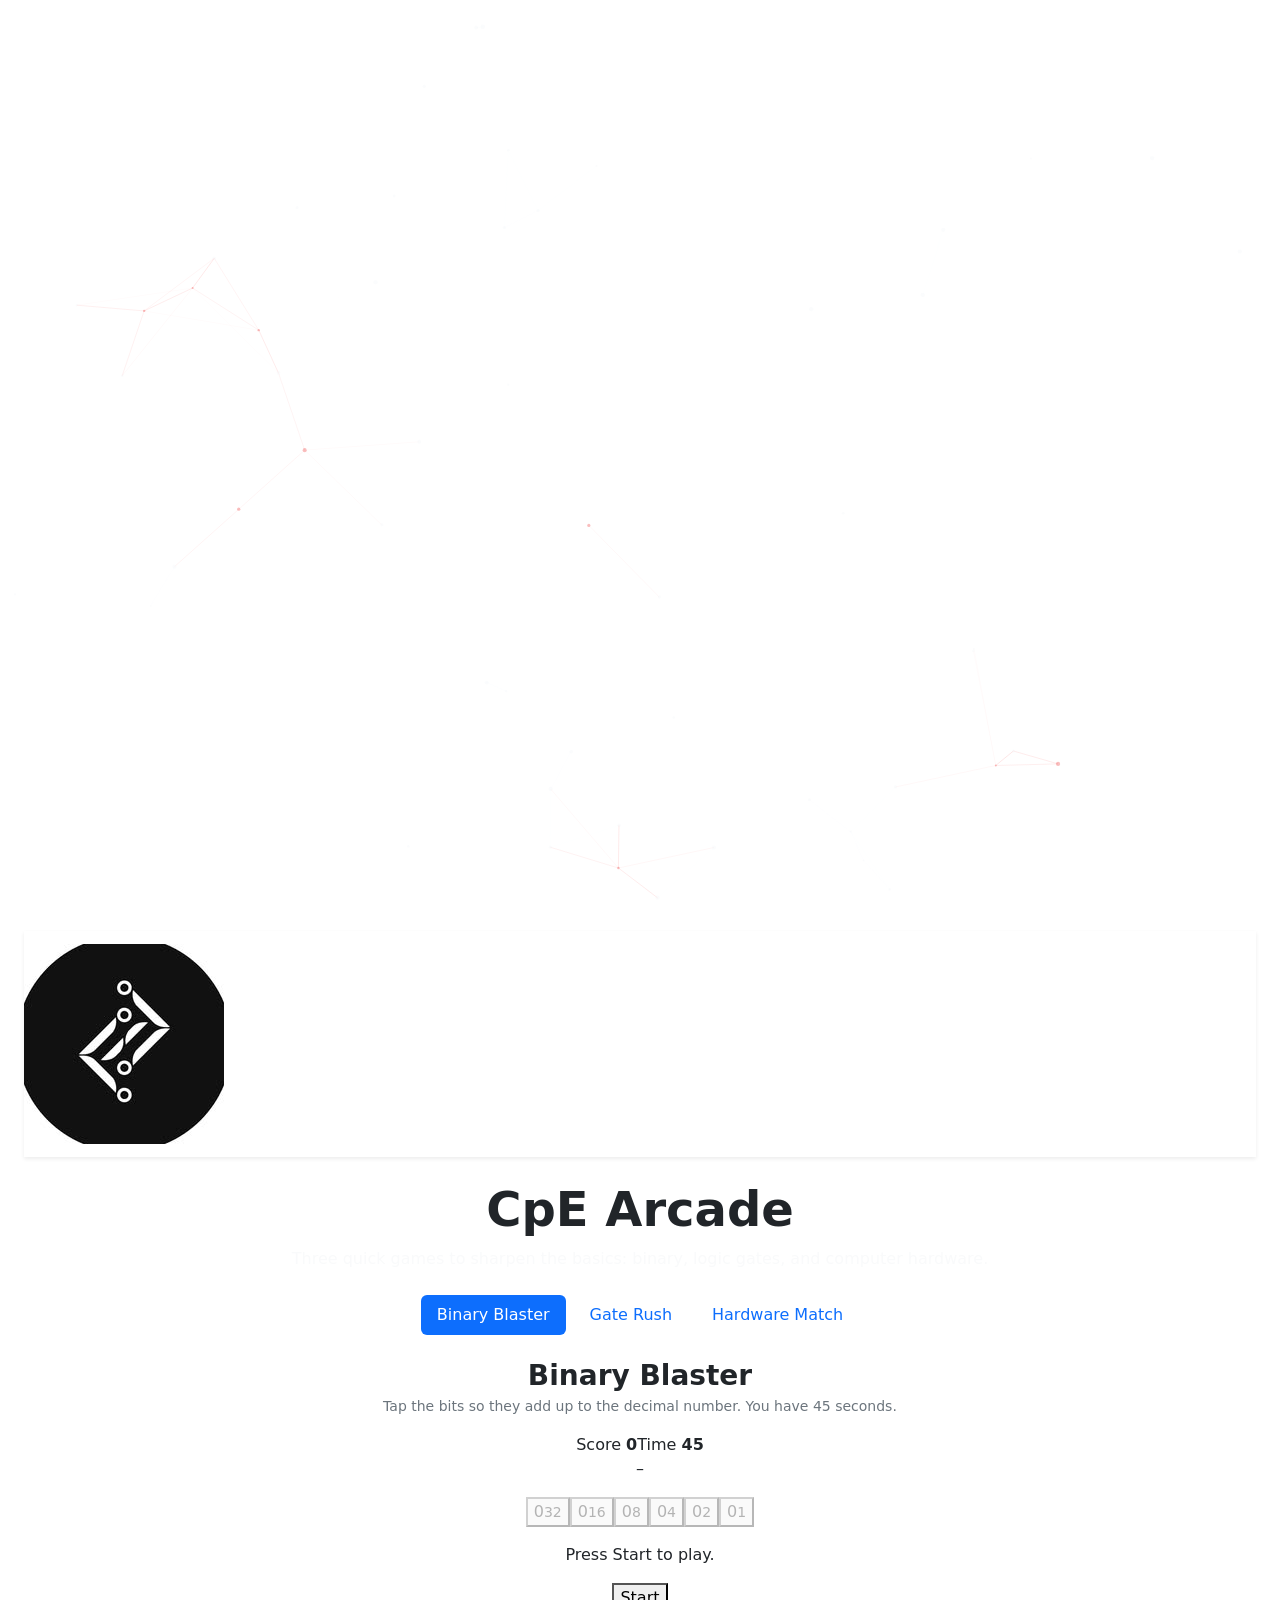
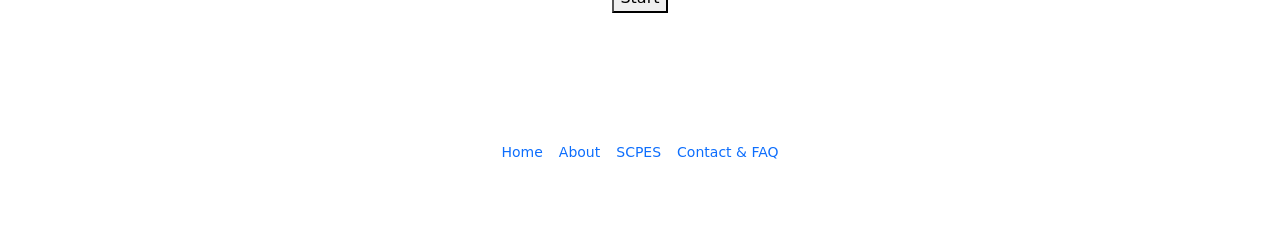
==== arcade.html @ d989e670 "Committed by Felix" ====
<!DOCTYPE html>
<html lang="en">
<head>
<meta charset="utf-8">
<meta name="viewport" content="width=device-width, initial-scale=1">
<title>BS Computer Engineering | Arcade</title>
<link rel="preconnect" href="https://fonts.googleapis.com">
<link rel="preconnect" href="https://fonts.gstatic.com" crossorigin>
<link href="https://fonts.googleapis.com/css2?family=Plus+Jakarta+Sans:wght@400;500;600;700&family=Space+Grotesk:wght@600;700&display=swap" rel="stylesheet">
<link href="https://cdn.jsdelivr.net/npm/bootstrap@5.0.2/dist/css/bootstrap.min.css" rel="stylesheet">
<link rel="stylesheet" href="https://cdn.jsdelivr.net/npm/bootstrap-icons@1.11.3/font/bootstrap-icons.min.css">
<script src="https://cdn.jsdelivr.net/npm/bootstrap@5.0.2/dist/js/bootstrap.bundle.min.js"></script>
<link rel="stylesheet" href="style.css">
<link rel="stylesheet" href="arcade.css">
</head>
<body>
<canvas id="circuit"></canvas>
<div class="container-fluid px-4 my-4">

<nav class="navbar navbar-expand-lg navbar-dark custom-navbar shadow-sm mb-4">
  <div class="container-fluid px-0">
    <a href="index.html" class="navbar-brand d-flex align-items-center gap-2">
      <div class="logo-box me-1"><img src="assets/cpeimg.jpg" alt="CpE Logo" class="logo-img"></div>
      <span class="text-white">Computer Engineering</span>
    </a>
    <button type="button" class="navbar-toggler" data-bs-toggle="collapse" data-bs-target="#navbarCollapse"><span class="navbar-toggler-icon"></span></button>
    <div class="collapse navbar-collapse" id="navbarCollapse">
      <div class="navbar-nav ms-auto fw-medium align-items-lg-center">
        <a href="index.html" class="nav-item nav-link">Home</a>
        <a href="what-is-cpe.html" class="nav-item nav-link">What is CpE?</a>
        <a href="cpe-at-ue.html" class="nav-item nav-link">CPE at UE</a>
        <a href="specializations.html" class="nav-item nav-link">Specializations</a>
        <a href="opportunities.html" class="nav-item nav-link">Careers</a>
        <a href="faculty.html" class="nav-item nav-link">Faculty</a>
        <a href="scpes.html" class="nav-item nav-link">SCPES Organization</a>
        <a href="contact.html" class="nav-item nav-link">FAQ & Contact</a>
        <a href="arcade.html" class="nav-item nav-link nav-arcade active"><i class="bi bi-controller me-1"></i>Arcade</a>
      </div>
    </div>
  </div>
</nav>

<div class="text-center mb-4">
  <h1 class="fw-bold display-5 hero-gradient-text mb-2">CpE Arcade</h1>
  <p class="text-light opacity-75 col-md-7 mx-auto">Three quick games to sharpen the basics: binary, logic gates, and computer hardware.</p>
</div>

<ul class="nav nav-pills game-tabs justify-content-center gap-2 mb-4" role="tablist">
  <li class="nav-item"><button class="nav-link active" data-bs-toggle="pill" data-bs-target="#g1" type="button">Binary Blaster</button></li>
  <li class="nav-item"><button class="nav-link" data-bs-toggle="pill" data-bs-target="#g2" type="button">Gate Rush</button></li>
  <li class="nav-item"><button class="nav-link" data-bs-toggle="pill" data-bs-target="#g3" type="button">Hardware Match</button></li>
</ul>

<div class="tab-content col-lg-8 mx-auto">

<!-- GAME 1 -->
<div class="tab-pane fade show active" id="g1">
 <div class="apple-card text-center">
  <h3 class="fw-bold mb-1">Binary Blaster</h3>
  <p class="text-secondary small">Tap the bits so they add up to the decimal number. You have 45 seconds.</p>
  <div class="hud"><span>Score <b id="b-score">0</b></span><span>Time <b id="b-time">45</b></span></div>
  <div class="target mb-3" id="b-target">–</div>
  <div class="bits mb-3" id="b-bits"></div>
  <div class="msg mb-3" id="b-msg">Press Start to play.</div>
  <button class="btn-apple" id="b-start">Start</button>
 </div>
</div>

<!-- GAME 2 -->
<div class="tab-pane fade" id="g2">
 <div class="apple-card text-center">
  <h3 class="fw-bold mb-1">Gate Rush</h3>
  <p class="text-secondary small">Work out the output of each logic gate. 10 rounds, streaks earn bonus points.</p>
  <div class="hud"><span>Score <b id="l-score">0</b></span><span>Streak <b id="l-streak">0</b></span><span>Round <b id="l-round">0</b>/10</span></div>
  <div class="gate mb-2" id="l-gate">A ? B</div>
  <div class="choices"><button class="btn-apple" data-ans="0">0</button><button class="btn-apple" data-ans="1">1</button></div>
  <div class="msg mt-3 mb-3" id="l-msg">Press Start to play.</div>
  <button class="btn-apple" id="l-start">Start</button>
 </div>
</div>

<!-- GAME 3 -->
<div class="tab-pane fade" id="g3">
 <div class="apple-card text-center">
  <h3 class="fw-bold mb-1">Hardware Match</h3>
  <p class="text-secondary small">Flip two cards to match each component with what it does.</p>
  <div class="hud"><span>Moves <b id="m-moves">0</b></span><span>Pairs <b id="m-pairs">0</b>/6</span></div>
  <div class="mem-grid mb-3" id="m-grid"></div>
  <div class="msg mb-3" id="m-msg"></div>
  <button class="btn-apple" id="m-start">New game</button>
 </div>
</div>

</div>

<footer class="footer-crimson text-white rounded-3 py-4 mt-5">
  <div class="container text-center">
    <p class="fw-bold mb-1">BS Computer Engineering — University of the East Manila</p>
    <p class="small mb-2" style="color:rgba(255,255,255,.8)">College of Engineering | Department of Computer Engineering</p>
    <div class="d-flex justify-content-center gap-3 small mb-2">
      <a href="index.html" class="text-decoration-none">Home</a>
      <a href="what-is-cpe.html" class="text-decoration-none">About</a>
      <a href="scpes.html" class="text-decoration-none">SCPES</a>
      <a href="contact.html" class="text-decoration-none">Contact & FAQ</a>
    </div>
    <p class="mb-0" style="font-size:.8rem;color:rgba(255,255,255,.7)">&copy; UE Computer Engineering. All rights reserved.</p>
  </div>
</footer>
</div>

<script>
const $=id=>document.getElementById(id), rnd=n=>Math.floor(Math.random()*n);

/* ---------- Game 1: Binary Blaster ---------- */
(()=>{
  let score=0,time=45,timer=null,target=0,bits=[0,0,0,0,0,0];
  const box=$('b-bits');
  box.innerHTML=[32,16,8,4,2,1].map((v,i)=>`<button class="bit" data-i="${i}" aria-label="Bit worth ${v}" disabled>0<small>${v}</small></button>`).join('');
  const val=()=>bits.reduce((s,b,i)=>s+b*[32,16,8,4,2,1][i],0);
  const draw=()=>box.querySelectorAll('.bit').forEach((el,i)=>{el.classList.toggle('on',!!bits[i]);el.firstChild.nodeValue=bits[i]});
  function next(){bits=[0,0,0,0,0,0];target=1+rnd(63);$('b-target').textContent=target;draw()}
  function end(){clearInterval(timer);box.querySelectorAll('.bit').forEach(b=>b.disabled=true);$('b-target').textContent='–';$('b-msg').innerHTML=`Time's up! Final score: <b>${score}</b>`;$('b-start').textContent='Play again'}
  $('b-start').onclick=()=>{score=0;time=45;$('b-score').textContent=0;$('b-time').textContent=time;$('b-msg').textContent='';box.querySelectorAll('.bit').forEach(b=>b.disabled=false);next();clearInterval(timer);
    timer=setInterval(()=>{$('b-time').textContent=--time;if(time<=0)end()},1000)};
  box.onclick=e=>{const b=e.target.closest('.bit');if(!b||b.disabled)return;const i=+b.dataset.i;bits[i]^=1;draw();
    if(val()===target){score+=10;$('b-score').textContent=score;$('b-msg').innerHTML='<span class="ok">Correct! +10</span>';next()}};
})();

/* ---------- Game 2: Gate Rush ---------- */
(()=>{
  const gates={AND:(a,b)=>a&b,OR:(a,b)=>a|b,XOR:(a,b)=>a^b,NAND:(a,b)=>+!(a&b),NOR:(a,b)=>+!(a|b),XNOR:(a,b)=>+!(a^b)};
  let score,streak,round,ans,live=false;
  const btns=document.querySelectorAll('#g2 [data-ans]');
  function next(){
    if(round===10){live=false;$('l-gate').textContent='A ? B';$('l-msg').innerHTML=`Done! Final score: <b>${score}</b>`;$('l-start').textContent='Play again';return}
    round++;$('l-round').textContent=round;
    const n=Object.keys(gates)[rnd(6)],a=rnd(2),b=rnd(2);ans=gates[n](a,b);
    $('l-gate').innerHTML=`${a} <span class="op">${n}</span> ${b}`;
  }
  $('l-start').onclick=()=>{score=0;streak=0;round=0;live=true;$('l-score').textContent=0;$('l-streak').textContent=0;$('l-msg').textContent='';next()};
  btns.forEach(b=>b.onclick=()=>{if(!live)return;
    if(+b.dataset.ans===ans){streak++;score+=10+Math.min(streak-1,5)*2;$('l-msg').innerHTML='<span class="ok">Correct!</span>'}
    else{streak=0;$('l-msg').innerHTML=`<span class="bad">Wrong. The answer was ${ans}.</span>`}
    $('l-score').textContent=score;$('l-streak').textContent=streak;next()});
})();

/* ---------- Game 3: Hardware Match ---------- */
(()=>{
  const pairs=[['CPU','Runs program instructions'],['RAM','Fast, temporary memory'],['ROM','Permanent firmware storage'],['ALU','Does math and logic'],['GPU','Parallel graphics processing'],['ADC','Analog to digital converter']];
  let first=null,lock=false,moves,found;
  function build(){
    moves=0;found=0;first=null;lock=false;$('m-moves').textContent=0;$('m-pairs').textContent=0;$('m-msg').textContent='';
    const deck=pairs.flatMap((p,i)=>[{id:i,t:p[0]},{id:i,t:p[1]}]).sort(()=>Math.random()-.5);
    $('m-grid').innerHTML=deck.map((c,k)=>`<button class="mem-card down" data-id="${c.id}" data-t="${c.t}" aria-label="Hidden card ${k+1}">?</button>`).join('');
  }
  $('m-grid').onclick=e=>{
    const c=e.target.closest('.mem-card');if(!c||lock||!c.classList.contains('down'))return;
    c.classList.remove('down');c.textContent=c.dataset.t;
    if(!first){first=c;return}
    moves++;$('m-moves').textContent=moves;
    if(first.dataset.id===c.dataset.id){first.classList.add('matched');c.classList.add('matched');first=null;$('m-pairs').textContent=++found;
      if(found===6)$('m-msg').innerHTML=`<span class="ok">All matched in ${moves} moves!</span>`}
    else{lock=true;const a=first;first=null;setTimeout(()=>{[a,c].forEach(x=>{x.classList.add('down');x.textContent='?'});lock=false},900)}
  };
  $('m-start').onclick=build;build();
})();
</script>
<script src="circuit.js"></script>
</body>
</html>
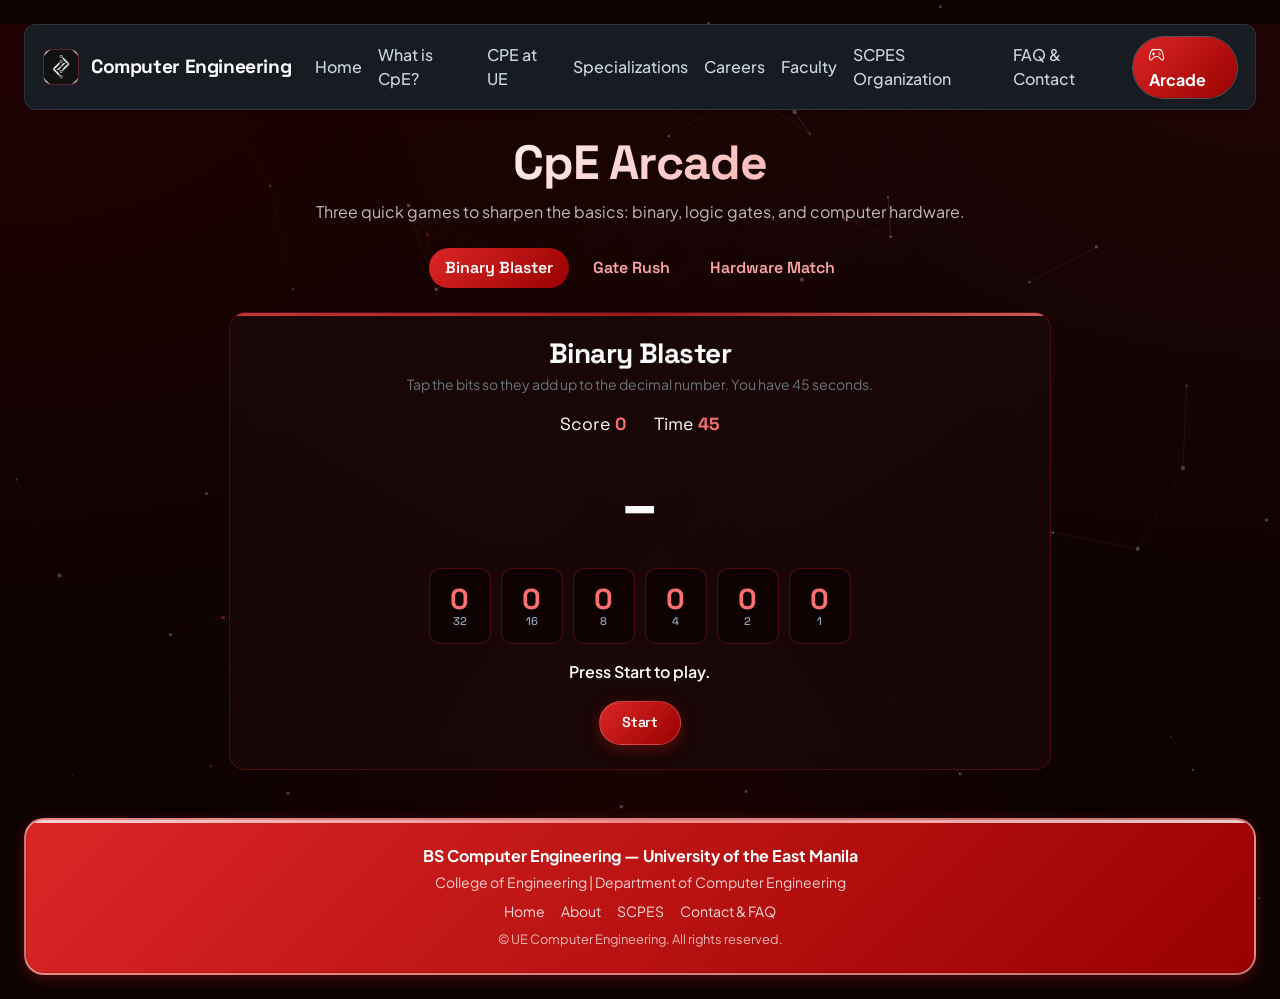
==== commit b52e9624: "Co-authored-by: felixadriano1306 <felixadriano1306@users.noreply.github.com>" ====
--- a/arcade.html
+++ b/arcade.html
@@ -10,8 +10,154 @@
 <link href="https://cdn.jsdelivr.net/npm/bootstrap@5.0.2/dist/css/bootstrap.min.css" rel="stylesheet">
 <link rel="stylesheet" href="https://cdn.jsdelivr.net/npm/bootstrap-icons@1.11.3/font/bootstrap-icons.min.css">
 <script src="https://cdn.jsdelivr.net/npm/bootstrap@5.0.2/dist/js/bootstrap.bundle.min.js"></script>
-<link rel="stylesheet" href="style.css">
-<link rel="stylesheet" href="arcade.css">
+<style>
+/* ============================================================
+   BASE THEME (copied from style.css so this page works on its own)
+   ============================================================ */
+:root{--bg-main:#090d16;--border-card:rgba(255,255,255,.08);--ue-red:#dc2626;--cyber-cyan:#f87171;--cyber-blue:#990000;--logic-green:#10b981;--text-primary:#f8fafc;--text-secondary:#94a3b8}
+html{background:#090d16}
+body{font-family:'Plus Jakarta Sans',sans-serif;background-color:var(--bg-main);
+background-image:radial-gradient(at 0% 0%,rgba(220,38,38,.15) 0,transparent 50%),radial-gradient(at 100% 0%,rgba(220,38,38,.2) 0,transparent 50%),radial-gradient(at 50% 100%,rgba(15,23,42,.8) 0,transparent 50%),repeating-linear-gradient(0deg,rgba(255,255,255,.012) 0,rgba(255,255,255,.012) 1px,transparent 1px,transparent 24px),repeating-linear-gradient(90deg,rgba(255,255,255,.012) 0,rgba(255,255,255,.012) 1px,transparent 1px,transparent 24px);
+background-attachment:fixed;color:var(--text-primary);min-height:100vh;position:relative;overflow-x:hidden}
+.container-fluid,nav,footer{position:relative;z-index:1}
+h1,h2,h3,h4,h5,h6,.navbar-brand,.btn-apple{font-family:'Space Grotesk',sans-serif;letter-spacing:-.02em}
+.hero-gradient-text{background:linear-gradient(135deg,#fff 20%,#f87171 60%,#ef4444 100%);-webkit-background-clip:text;-webkit-text-fill-color:transparent}
+.custom-navbar{background-color:rgba(15,23,42,.85)!important;backdrop-filter:blur(12px);border:1px solid rgba(255,255,255,.1)!important;border-radius:12px!important;padding:10px 18px!important}
+.custom-navbar .navbar-brand{font-size:1.2rem;font-weight:700;color:#fff!important}
+.custom-navbar .logo-box{width:36px;height:36px;border-radius:8px;overflow:hidden;background:#0b1120;border:1px solid rgba(239,68,68,.3);display:inline-flex;align-items:center;justify-content:center;flex-shrink:0}
+.custom-navbar .logo-img{width:100%;height:100%;object-fit:cover;transform:scale(1.1)}
+.custom-navbar .navbar-toggler{border:1px solid rgba(255,255,255,.15)!important;border-radius:8px;padding:6px 10px}
+.custom-navbar .navbar-toggler-icon{background-image:url("data:image/svg+xml,%3csvg xmlns='http://www.w3.org/2000/svg' viewBox='0 0 30 30'%3e%3cpath stroke='rgba%28255, 255, 255, 0.75%29' stroke-linecap='round' stroke-miterlimit='10' stroke-width='2' d='M4 7h22M4 15h22M4 23h22'/%3e%3c/svg%3e")!important}
+.nav-link{color:#cbd5e1!important;transition:color .2s}
+.nav-link:hover{color:var(--cyber-cyan)!important}
+.nav-link.active{color:#f87171!important;font-weight:700;position:relative}
+.nav-link.active::after{content:'';position:absolute;bottom:2px;left:8px;right:8px;height:2px;background:var(--cyber-cyan);border-radius:2px}
+.apple-card{background:rgba(15,23,42,.75);backdrop-filter:blur(10px);border-radius:16px;border:1px solid var(--border-card);padding:24px;position:relative;overflow:hidden}
+.apple-card::after{content:"";position:absolute;top:0;left:0;right:0;height:2px;background:linear-gradient(90deg,#ef4444,#f87171,#10b981);opacity:.7}
+.btn-apple{background:linear-gradient(135deg,#dc2626 0%,#990000 100%);color:#fff!important;border-radius:50px;padding:10px 22px;font-weight:600;font-size:.9rem;border:1px solid rgba(255,255,255,.2);display:inline-block;box-shadow:0 4px 15px rgba(220,38,38,.25);transition:all .25s}
+.btn-apple:hover{background:linear-gradient(135deg,#ef4444 0%,#f87171 100%);transform:scale(1.03)}
+
+/* ============================================================
+   Arcade page styles — loads AFTER style.css
+   ============================================================ */
+
+/* --- NAV ARCADE BUTTON (move this block into style.css so every page gets it) --- */
+.custom-navbar .nav-link.nav-arcade {
+    background: linear-gradient(135deg, #dc2626 0%, #990000 100%);
+    color: #ffffff !important;
+    border-radius: 50px;
+    padding: 6px 16px !important;
+    margin-left: 6px;
+    font-weight: 700;
+    box-shadow: 0 0 0 1px rgba(255, 255, 255, 0.25);
+}
+.custom-navbar .nav-link.nav-arcade:hover {
+    background: linear-gradient(135deg, #ef4444 0%, #f87171 100%);
+    color: #ffffff !important;
+}
+.custom-navbar .nav-link.nav-arcade::after { display: none; }
+
+/* --- CIRCUIT CANVAS (used by circuit.js on this page) --- */
+#circuit { position: fixed; inset: 0; z-index: 0; display: block; pointer-events: none; }
+
+/* --- GAME TABS --- */
+.game-tabs .nav-link { border-radius: 980px; font-weight: 600; font-family: 'Space Grotesk', sans-serif; }
+.game-tabs .nav-link.active {
+    background: linear-gradient(135deg, #dc2626 0%, #990000 100%);
+    color: #ffffff !important;
+}
+.game-tabs .nav-link.active::after { display: none; }
+
+/* --- SHARED GAME UI --- */
+.hud { display: flex; justify-content: center; gap: 28px; font-family: 'Space Grotesk', sans-serif; font-size: 1.1rem; margin-bottom: 18px; }
+.hud b { color: var(--cyber-cyan); }
+.msg { min-height: 1.6em; font-weight: 600; }
+.ok { color: var(--logic-green); }
+.bad { color: #f87171; }
+.btn-apple:focus-visible, .bit:focus-visible, .mem-card:focus-visible { outline: 3px solid var(--cyber-cyan); outline-offset: 2px; }
+
+/* --- BINARY BLASTER --- */
+.target { font-family: 'Space Grotesk', sans-serif; font-size: 4rem; font-weight: 700; }
+.bits { display: flex; justify-content: center; gap: 10px; flex-wrap: wrap; }
+.bit {
+    width: 62px; height: 76px; border-radius: 12px;
+    border: 1px solid var(--border-card); background: rgba(2, 6, 23, 0.6); color: var(--cyber-cyan);
+    font-family: 'Space Grotesk', sans-serif; font-size: 1.8rem; font-weight: 700;
+    display: flex; flex-direction: column; align-items: center; justify-content: center;
+    line-height: 1.1; cursor: pointer; transition: all 0.15s;
+}
+.bit small { font-size: 0.7rem; font-weight: 500; color: var(--text-secondary); }
+.bit.on { background: linear-gradient(135deg, #dc2626 0%, #990000 100%); color: #fff; box-shadow: 0 0 14px rgba(239,68,68, 0.5); }
+.bit.on small { color: rgba(255, 255, 255, 0.8); }
+
+/* --- GATE RUSH --- */
+.gate {
+    display: inline-flex; align-items: center; gap: 14px;
+    font-family: 'Space Grotesk', sans-serif; font-size: 2.4rem; font-weight: 700;
+    padding: 18px 28px; border: 1px solid rgba(239,68,68, 0.3); border-radius: 16px; background: rgba(2, 6, 23, 0.5);
+}
+.gate .op { color: var(--cyber-cyan); }
+.choices { display: flex; justify-content: center; gap: 16px; margin-top: 20px; }
+.choices .btn-apple { min-width: 90px; font-size: 1.4rem; }
+
+/* --- HARDWARE MATCH --- */
+.mem-grid { display: grid; grid-template-columns: repeat(4, 1fr); gap: 10px; max-width: 560px; margin: 0 auto; }
+.mem-card {
+    aspect-ratio: 1.2 / 1; border-radius: 12px; border: 1px solid var(--border-card);
+    background: rgba(2, 6, 23, 0.6); color: #fff;
+    display: flex; align-items: center; justify-content: center; text-align: center;
+    padding: 6px; font-size: 0.82rem; font-weight: 600; cursor: pointer;
+}
+.mem-card.down { background: linear-gradient(135deg, #dc2626 0%, #990000 100%); font-size: 1.6rem; }
+.mem-card.matched { background: rgba(16, 185, 129, 0.15); border-color: var(--logic-green); color: #a7f3d0; cursor: default; }
+
+/* --- CRIMSON FOOTER --- */
+.footer-crimson {
+    background: linear-gradient(135deg, #dc2626 0%, #990000 100%);
+    border: 2px solid rgba(255, 255, 255, 0.45);
+    border-radius: 20px !important;
+    box-shadow: 0 4px 15px rgba(220, 38, 38, 0.3), inset 0 0 0 1px rgba(0, 0, 0, 0.15);
+    position: relative; overflow: hidden;
+}
+.footer-crimson::before {
+    content: ""; position: absolute; top: 0; left: 0; right: 0; height: 3px;
+    background: linear-gradient(90deg, #ffffff, #fca5a5, #ffffff); opacity: 0.8;
+}
+.footer-crimson a { color: rgba(255, 255, 255, 0.85); transition: color 0.2s ease; }
+.footer-crimson a:hover { color: #ffffff; text-decoration: underline !important; }
+
+@media (max-width: 576px) {
+    .bit { width: 42px; height: 60px; font-size: 1.3rem; }
+    .mem-grid { grid-template-columns: repeat(3, 1fr); }
+    .target { font-size: 3rem; }
+    .gate { font-size: 1.5rem; padding: 14px 16px; }
+}
+@media (prefers-reduced-motion: reduce) { * { transition: none !important; } }
+
+/* ============================================================
+   CRIMSON THEME OVERRIDES (matches index.html)
+   ============================================================ */
+:root{--cyber-cyan:#f87171;--cyber-blue:#990000;--bg-main:#0c0202}
+html{background:#0c0202}
+body{background-color:#0c0202;
+background-image:radial-gradient(at 0% 0%,rgba(153,0,0,.16) 0,transparent 55%),radial-gradient(at 100% 0%,rgba(220,38,38,.10) 0,transparent 55%),radial-gradient(at 50% 100%,rgba(112,2,2,.14) 0,transparent 55%)}
+.hero-gradient-text{background:linear-gradient(135deg,#fff 30%,#fca5a5 70%,#ef4444 100%);-webkit-background-clip:text;-webkit-text-fill-color:transparent}
+.custom-navbar{background-color:#171b22!important}
+.custom-navbar .logo-box{border-color:rgba(239,68,68,.35)}
+.nav-link:hover,.nav-link.active{color:#ef4444!important}
+.nav-link.active::after{background:#ef4444}
+.apple-card{background:rgba(26,8,8,.85);border-color:rgba(220,38,38,.25)}
+.apple-card::after{height:3px;background:linear-gradient(90deg,#ef4444,#b91c1c,#f87171);opacity:.8}
+.btn-apple{box-shadow:0 4px 15px rgba(220,38,38,.3)}
+.btn-apple:hover{background:linear-gradient(135deg,#ef4444 0%,#b91c1c 100%);box-shadow:0 6px 20px rgba(239,68,68,.45)}
+.bit,.mem-card,.gate{background:rgba(12,2,2,.7);border-color:rgba(220,38,38,.3)}
+.bit.on{box-shadow:0 0 14px rgba(239,68,68,.6)}
+.bit.on,.mem-card.down,.game-tabs .nav-link.active,.custom-navbar .nav-link.nav-arcade{background:linear-gradient(135deg,#dc2626 0%,#990000 100%)}
+.custom-navbar .nav-link.nav-arcade:hover{background:linear-gradient(135deg,#ef4444 0%,#b91c1c 100%)}
+.game-tabs .nav-link:not(.active){color:#fca5a5!important}
+.game-tabs .nav-link.active{color:#fff!important}
+
+</style>
 </head>
 <body>
 <canvas id="circuit"></canvas>
@@ -109,6 +255,7 @@
 </div>
 
 <script>
+(()=>{
 const $=id=>document.getElementById(id), rnd=n=>Math.floor(Math.random()*n);
 
 /* ---------- Game 1: Binary Blaster ---------- */
@@ -164,6 +311,7 @@
   };
   $('m-start').onclick=build;build();
 })();
+})();
 </script>
 <script src="circuit.js"></script>
 </body>
